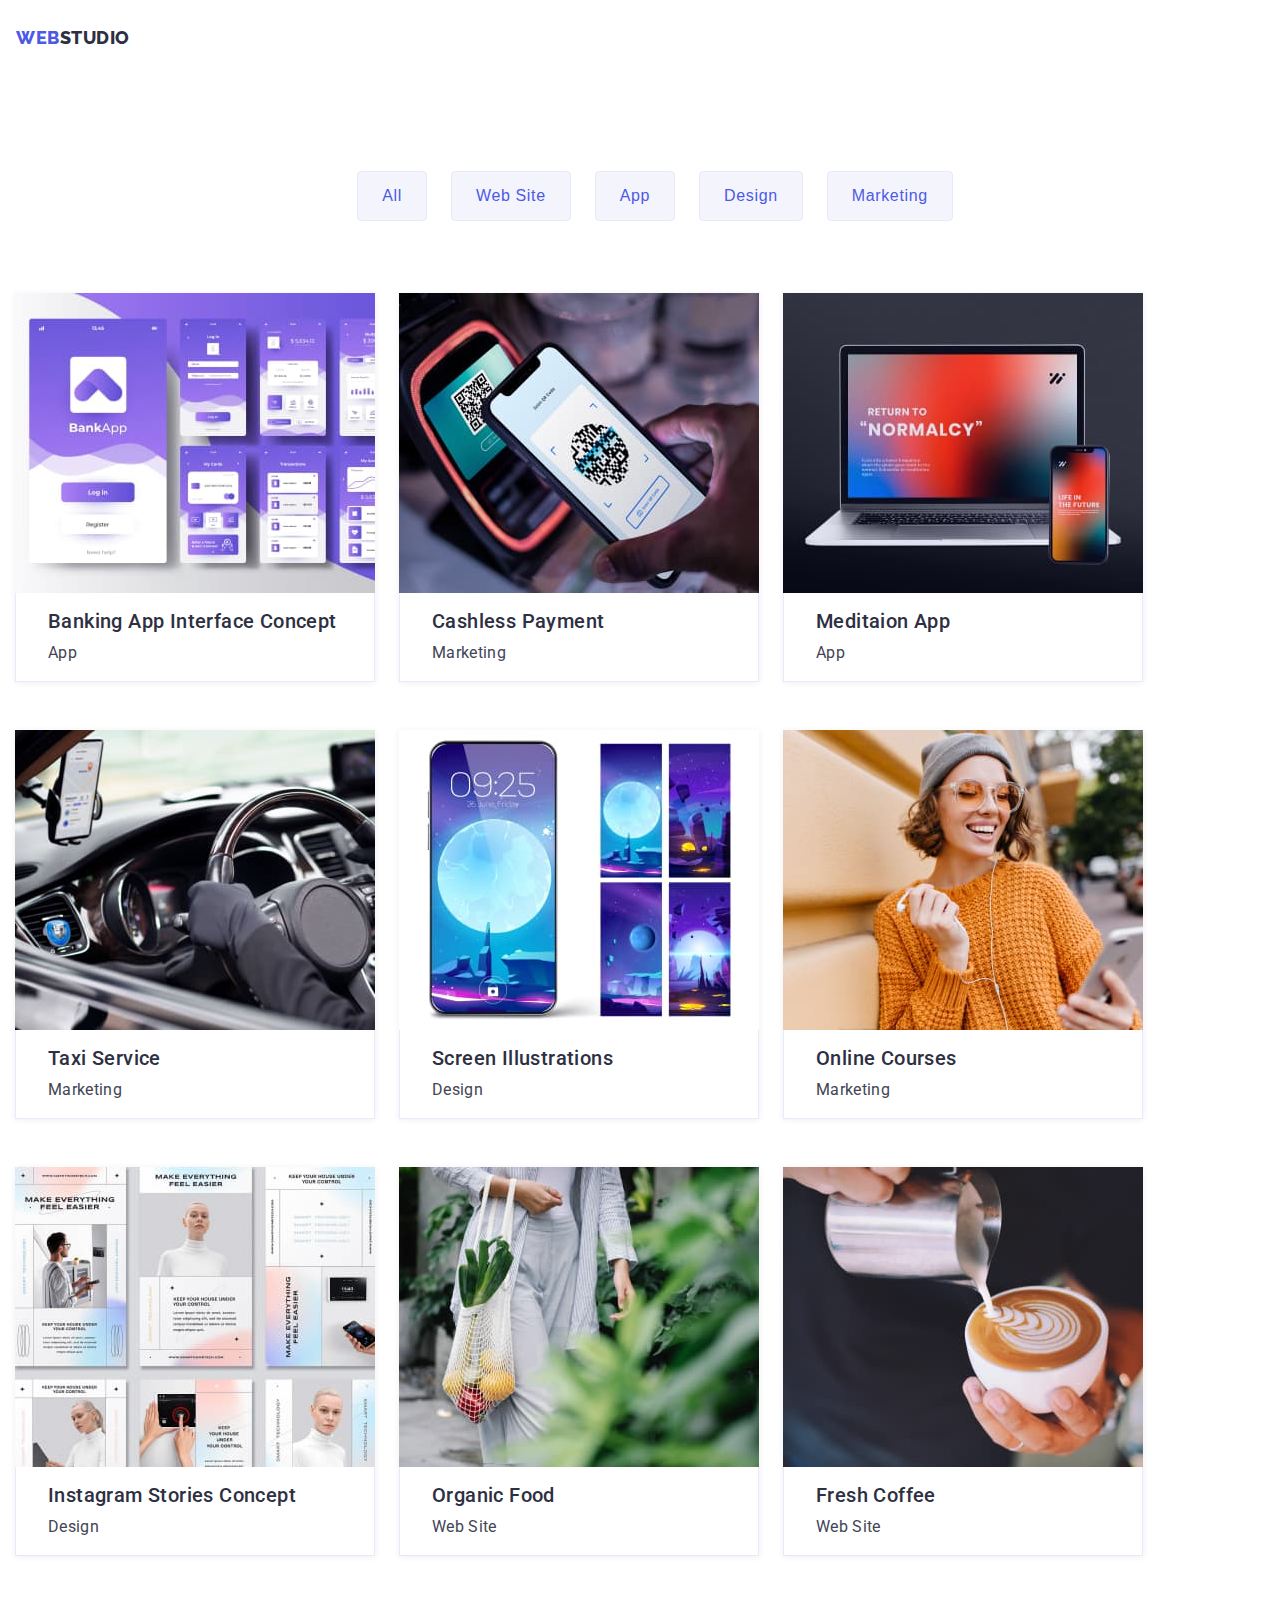
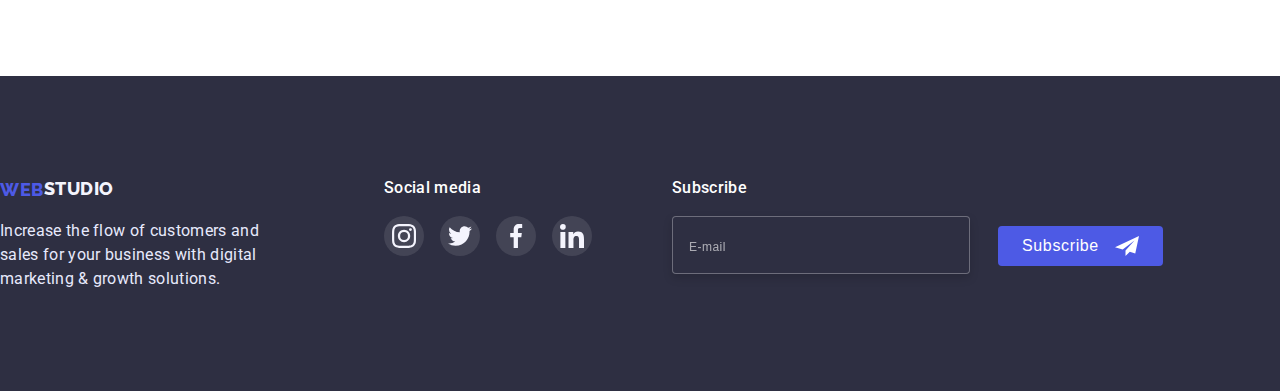
==== portfolio.html @ 272fabe0 "hm-7" ====
<!DOCTYPE html>
<html lang="en">
  <head>
    <meta charset="UTF-8" />
    <meta http-equiv="X-UA-Compatible" content="IE=edge" />
    <meta name="viewport" content="width=device-width, initial-scale=1.0" />
    <title>Portfolio</title>
    <link rel="preconnect" href="https://fonts.googleapis.com" />
    <link rel="preconnect" href="https://fonts.gstatic.com" crossorigin />
    <link
      href="https://fonts.googleapis.com/css2?family=Raleway:wght@800&family=Roboto:wght@400;500;700;900&display=swap"
      rel="stylesheet"
    />
    <link
      rel="stylesheet"
      href="https://cdnjs.cloudflare.com/ajax/libs/modern-normalize/1.1.0/modern-normalize.min.css"
      integrity="sha512-wpPYUAdjBVSE4KJnH1VR1HeZfpl1ub8YT/NKx4PuQ5NmX2tKuGu6U/JRp5y+Y8XG2tV+wKQpNHVUX03MfMFn9Q=="
      crossorigin="anonymous"
      referrerpolicy="no-referrer"
    />
    <link rel="stylesheet" href="./css/style.css" />
  </head>
  <body>
    <header class="page-header portfolio-header">
      <div class="container header-flex">
        <!-- navigation -->
        <nav class="navigation nav-flex">
          <a class="logo" href="./index.html"
            ><span class="web">WEB</span>STUDIO</a
          >
          <ul class="menu-list">
            <li class="menu-item">
              <a class="link" href="./index.html">Studio</a>
            </li>
            <li class="menu-item">
              <a class="link nav-linear current" href="./portfolio.html"
                >Portfolio</a
              >
            </li>
            <li class="menu-item">
              <a class="link" href="">Contacts</a>
            </li>
          </ul>
        </nav>
        <address class="contact">
          <ul class="contact-list">
            <li class="contact-item">
              <a class="contact-mail" href="mailto:info@devstudio.com"
                >info@devstudio.com</a
              >
            </li>
            <li class="contact-item">
              <a class="contact-tel" href="tel:+110001111111"
                >+11 (000) 111-11-11</a
              >
            </li>
          </ul>
        </address>
      </div>
    </header>
    <main>
      <section class="portfolio">
        <div class="container">
          <h2 class="portfolio-title">Portfolio</h2>
          <!-- buttons -->
          <ul class="nav-button-flex">
            <li class="nav-item">
              <button class="nav-button" type="button">All</button>
            </li>
            <li class="nav-item">
              <button class="nav-button" type="button">Web Site</button>
            </li>
            <li class="nav-item">
              <button class="nav-button" type="button">App</button>
            </li>
            <li class="nav-item">
              <button class="nav-button" type="button">Design</button>
            </li>
            <li class="nav-item">
              <button class="nav-button" type="button">Marketing</button>
            </li>
          </ul>

          <ul class="project-card">
            <li class="card-item">
              <a class="card-link" href="">
                <div class="card-cover-wrap">
                  <img
                    class="card-img"
                    src="./images/bankApp.jpg"
                    alt="BankingApp"
                    width="360"
                    height="300"
                  />
                  <p class="card-cover-text">
                    14 Stylish and User-Friendly App Design Concepts · Task
                    Manager App · Calorie Tracker App · Exotic Fruit Ecommerce
                    App · Cloud Storage App
                  </p>
                </div>
                <div class="card-content-portfolio">
                  <h3 class="card-title">Banking App Interface Concept</h3>
                  <p class="card-text">App</p>
                </div></a
              >
            </li>
            <li class="card-item">
              <a class="card-link" href=""
                ><div class="card-cover-wrap">
                  <img
                    class="card-img"
                    src="./images/cashlesspayment.jpg"
                    alt="CashlessPayment"
                    width="360"
                    height="300"
                  />
                  <p class="card-cover-text">
                    14 Stylish and User-Friendly App Design Concepts · Task
                    Manager App · Calorie Tracker App · Exotic Fruit Ecommerce
                    App · Cloud Storage App
                  </p>
                </div>
                <div class="card-content-portfolio">
                  <h3 class="card-title">Cashless Payment</h3>
                  <p class="card-text">Marketing</p>
                </div></a
              >
            </li>
            <li class="card-item">
              <a class="card-link" href=""
                ><div class="card-cover-wrap">
                  <img
                    class="card-img"
                    src="./images/meditaionapp.jpg"
                    alt="MeditaionApp"
                    width="360"
                    height="300"
                  />
                  <p class="card-cover-text">
                    14 Stylish and User-Friendly App Design Concepts · Task
                    Manager App · Calorie Tracker App · Exotic Fruit Ecommerce
                    App · Cloud Storage App
                  </p>
                </div>
                <div class="card-content-portfolio">
                  <h3 class="card-title">Meditaion App</h3>
                  <p class="card-text">App</p>
                </div></a
              >
            </li>
            <li class="card-item">
              <a class="card-link" href=""
                ><div class="card-cover-wrap">
                  <img
                    class="card-img"
                    src="./images/taxiservice.jpg"
                    alt="TaxiService"
                    width="360"
                    height="300"
                  />
                  <p class="card-cover-text">
                    14 Stylish and User-Friendly App Design Concepts · Task
                    Manager App · Calorie Tracker App · Exotic Fruit Ecommerce
                    App · Cloud Storage App
                  </p>
                </div>
                <div class="card-content-portfolio">
                  <h3 class="card-title">Taxi Service</h3>
                  <p class="card-text">Marketing</p>
                </div></a
              >
            </li>
            <li class="card-item">
              <a class="card-link" href=""
                ><div class="card-cover-wrap">
                  <img
                    class="card-img"
                    src="./images/screenillustrations.jpg"
                    alt="ScreenIllustrations"
                    width="360"
                    height="300"
                  />
                  <p class="card-cover-text">
                    14 Stylish and User-Friendly App Design Concepts · Task
                    Manager App · Calorie Tracker App · Exotic Fruit Ecommerce
                    App · Cloud Storage App
                  </p>
                </div>
                <div class="card-content-portfolio">
                  <h3 class="card-title">Screen Illustrations</h3>
                  <p class="card-text">Design</p>
                </div></a
              >
            </li>
            <li class="card-item">
              <a class="card-link" href=""
                ><div class="card-cover-wrap">
                  <img
                    class="card-img"
                    src="./images/onlinecourses.jpg"
                    alt="OnlineCourses"
                    width="360"
                    height="300"
                  />
                  <p class="card-cover-text">
                    14 Stylish and User-Friendly App Design Concepts · Task
                    Manager App · Calorie Tracker App · Exotic Fruit Ecommerce
                    App · Cloud Storage App
                  </p>
                </div>
                <div class="card-content-portfolio">
                  <h3 class="card-title">Online Courses</h3>
                  <p class="card-text">Marketing</p>
                </div></a
              >
            </li>
            <li class="card-item">
              <a class="card-link" href=""
                ><div class="card-cover-wrap">
                  <img
                    class="card-img"
                    src="./images/instagramstories.jpg"
                    alt="InstagramStoriesConcept"
                    width="360"
                    height="300"
                  />
                  <p class="card-cover-text">
                    14 Stylish and User-Friendly App Design Concepts · Task
                    Manager App · Calorie Tracker App · Exotic Fruit Ecommerce
                    App · Cloud Storage App
                  </p>
                </div>
                <div class="card-content-portfolio">
                  <h3 class="card-title">Instagram Stories Concept</h3>
                  <p class="card-text">Design</p>
                </div></a
              >
            </li>
            <li class="card-item">
              <a class="card-link" href=""
                ><div class="card-cover-wrap">
                  <img
                    class="card-img"
                    src="./images/organicfood.jpg"
                    alt="OrganicFood"
                    width="360"
                    height="300"
                  />
                  <p class="card-cover-text">
                    14 Stylish and User-Friendly App Design Concepts · Task
                    Manager App · Calorie Tracker App · Exotic Fruit Ecommerce
                    App · Cloud Storage App
                  </p>
                </div>
                <div class="card-content-portfolio">
                  <h3 class="card-title">Organic Food</h3>
                  <p class="card-text">Web Site</p>
                </div></a
              >
            </li>
            <li class="card-item">
              <a class="card-link" href=""
                ><div class="card-cover-wrap">
                  <img
                    class="card-img"
                    src="./images/freshcoffee.jpg"
                    alt="FreshCoffee"
                    width="360"
                    height="300"
                  />
                  <p class="card-cover-text">
                    14 Stylish and User-Friendly App Design Concepts · Task
                    Manager App · Calorie Tracker App · Exotic Fruit Ecommerce
                    App · Cloud Storage App
                  </p>
                </div>
                <div class="card-content-portfolio">
                  <h3 class="card-title">Fresh Coffee</h3>
                  <p class="card-text">Web Site</p>
                </div>
              </a>
            </li>
          </ul>
        </div>
      </section>
    </main>
    <footer>
      <section class="foot">
        <div class="container container-foot">
          <div class="foot-content">
            <a class="logo-foot" href="./index.html"
              ><span class="web">WEB</span>STUDIO</a
            >
            <p class="footer-text">
              Increase the flow of customers and sales for your business with
              digital marketing & growth solutions.
            </p>
          </div>
          <div class="foot-content-icon">
            <h2 class="footer-text-icon">Social media</h2>
            <ul class="footer-list">
              <li class="footer-item">
                <a class="footer-link" href="">
                  <svg class="footer-svg" width="24px" height="24px">
                    <use href="./images/sprite.svg#icon-instagram"></use>
                  </svg>
                </a>
              </li>
              <li class="footer-item">
                <a class="footer-link" href="">
                  <svg class="footer-svg" width="24px" height="24px">
                    <use href="./images/sprite.svg#icon-twitter"></use>
                  </svg>
                </a>
              </li>
              <li class="footer-item">
                <a class="footer-link" href="">
                  <svg class="footer-svg" width="24px" height="24px">
                    <use href="./images/sprite.svg#icon-facebook"></use>
                  </svg>
                </a>
              </li>
              <li class="footer-item">
                <a class="footer-link" href="">
                  <svg class="footer-svg" width="24px" height="24px">
                    <use href="./images/sprite.svg#icon-linkedin"></use>
                  </svg>
                </a>
              </li>
            </ul>
          </div>
          <div class="subscribe">
            <h2 class="subscribe-title">Subscribe</h2>
            <form class="subscribe-form">
              <label class="subscribe-label">
                <input
                  type="email"
                  name="user_email"
                  class="subscribe-input"
                  required
                  placeholder="E-mail"
                />
              </label>
              <button type="submit" class="subscribe-buttom">
                Subscribe
                <svg class="subscribe-buttom-icon" width="24px" height="24px">
                  <use href="./images/sprite.svg#icon-Frame"></use>
                </svg>
              </button>
            </form>
          </div>
        </div>
      </section>
    </footer>
  </body>
</html>
---- css/style.css ----
:root{
    --accent-color: #404BBF;
    --focus-color: #4D5AE5;
}

body {
    font-family: 'Roboto', sans-serif;
    color: #434455;
    margin: 0;
}
a{
    text-decoration: none;
}
ul{
margin-top: 0;
    margin-bottom: 0;
        padding-left: 0;
    list-style: none;
}
h1, h2, h3, h4, p{
 margin-top: 0;
 margin-bottom: 0;
}
img{
    display: block;
    width: 100%;
    /* max-width: 100%; */
    height: auto;
}
.container{
    width: 100%;
    /* max-width: 1200px; */
    padding-left: 15px;
    padding-right: 15px;
    /* margin: 0 auto; */
}
.section{
padding: 96px 0;
}
.hidden {
    position: absolute;
    width: 1px;
    height: 1px;
    margin: -1px;
    bottom: 0;
    padding: 0;
    white-space: nowrap;
    clip-path: inset(100%);
    clip: rect(0 0 0 0);
    overflow: hidden;
    /* opacity: 0;
    visibility: hidden;
    pointer-events: none; */
}
/* --------------------------- header  --------------------------- */
.header-flex {
    display: flex;
    align-items: center;
    padding: 24px 16px ;
}
.menu-list{
    display: none;
}
.contact{
    display: none;
}
.logo {

    font-family: 'Raleway', sans-serif;
    font-style: normal;
    font-weight: 800;
    font-size: 18px;
    line-height: 1.5;
    letter-spacing: 0.03em;
    color: #2E2F42;
}

.web {
    font-family: 'Raleway';
    font-style: normal;
    font-weight: 800;
    font-size: 18px;
    line-height: 1.5;
    letter-spacing: 0.03em;
    color: #4D5AE5;
}
.menu-open{

}
.menu-open-svg{
    display: flex;
    justify-content: center;
}

/* ================= navigation =================*/


/* ------------------ hero ------------------ */

.hero{
    /* max-width: 1440px; */
padding-top: 112px;
padding-bottom: 112px;
margin-left: auto;
margin-right: auto;
background-image: linear-gradient(rgba(46, 47, 66, 0.7), rgba(46, 47, 66, 0.7)), url(../images/mob-bg1x.jpg);
background-repeat: no-repeat;
background-position: center;
    background-size: cover;
}

.hero-title{
        font-style: normal;
        font-weight: 700;
        font-size: 30px;
        line-height: 0.9;
        text-align: center;
        letter-spacing: 0.02em;
        color: #FFFFFF;
        width: 280px;
     margin-bottom: 72px;
     margin-left: auto;
     margin-right: auto;
}
.hero-button{
    padding: 16px 32px;
        font-style: normal;
        font-weight: 500;
        font-size: 16px;
        line-height: 1.5;
        display: flex;
        align-items: center;
        letter-spacing: 0.04em;
        color: #FFFFFF;
        min-width: 169px;
            height: 56px;
        background-color: #4D5AE5;
        cursor: pointer;
        margin-left: auto;
        margin-right: auto;
        box-shadow: 0px 4px 4px rgba(0, 0, 0, 0.15);
            border-radius: 4px;
            border-width: 0;
            transition: 250ms cubic-bezier(0.4, 0, 0.2, 1);
}
.hero-button:hover, .hero-button:focus{
    background-color: var(--accent-color);
    color: #FFFFFF; 
}
/* ==================== hero ==================== */

/* ================= features =================*/
.features-icon{
    display: none;
}
.features-title{
    display: none;
}
.features-list{
    display: block;
}
.features-item{
   width: 100%;
}

.features-item .title{
    font-style: normal;
    font-weight: 700;
    font-size: 36px;
    line-height: 0.9;
    letter-spacing: 0.02em;
    text-align: center;
    color: #2E2F42;
    margin-bottom: 8px;
}
.features-text{
font-style: normal;
    font-weight: 500;
        font-size: 16px;
        line-height: 1.5;
        letter-spacing: 0.02em;
        color: #434455;
        margin-bottom: 72px;
        width: auto;
}

.mb0{
    margin-bottom: 0;
}



/* work */
.work{
    display: none;
}

/* team */
.team{
  background-color: #F4F4FD;;
}
.team-title{

        font-style: normal;
        font-weight: 700;
        font-size: 36px;
        line-height: 1.1;
        text-align: center;
        letter-spacing: 0.02em;
        text-transform: capitalize;
        color: #2E2F42;
       margin-bottom: 72px;
}

.name{
 margin-bottom: 8px;
        font-style: normal;
        font-weight: 500;
        font-size: 20px;
        line-height: 1.2;
        text-align: center;
        letter-spacing: 0.02em;
        color: #2E2F42;
       
       
}
.team-item .text{
font-weight: 400;
        font-size: 16px;
        line-height: 1.5;
        text-align: center;
        letter-spacing: 0.02em;
        color: #434455;
        margin-bottom: 8px;
}
.team-list{
    display: flex;
    flex-wrap: wrap;
    justify-content: center;
    gap: 24px;
}
.team-item{
box-shadow: 0px 1px 6px rgba(46, 47, 66, 0.08), 0px 1px 1px rgba(46, 47, 66, 0.16), 0px 2px 1px rgba(46, 47, 66, 0.08);
border-radius: 0px 0px 4px 4px;
}
.card-content{

    padding: 32px 0;
    background-color:#FFFFFF;
    border-radius: 0px 0px 4px 4px;
}
.card-content-list {
    display: flex;
    justify-content: center;
    gap: 24px;
}

.card-content-item {
    width: 40px;
    height: 40px;
    
}

.card-content-link {
    width: 100%;
    height: 100%;
    border-radius: 50%;
    background-color: #4D5AE5;
    display: flex;
        justify-content: center;
        align-items: center;
        transition: 250ms cubic-bezier(0.4, 0, 0.2, 1);
}
.features-svg{
    transition: 250ms cubic-bezier(0.4, 0, 0.2, 1);
}
.card-content-item :is(:hover, :focus){
    background-color:#404BBF;
}


/* ----------------- Customers ----------------- */

.customers{
    padding-top: 96px;
    padding-bottom: 96px;
}
.customers-title {
    font-style: normal;
        font-weight: 700;
        font-size: 36px;
        line-height: 1.1;
        text-align: center;
        letter-spacing: 0.02em;
        text-transform: capitalize;
        color: #2E2F42;
        margin-bottom: 72px;
}

.customers-list {
    display: flex;
    flex-wrap: wrap;
    justify-content: center;
        gap: 16px;
}

.customers-item {
    width: 190px;
    height: 88px;
}

.customers-link {
    display: flex;
    align-items: center;
    justify-content: center;
    width: 100%;
    height: 100%;
    border: 1px solid #8E8F99;
        border-radius: 5px;
transition: 250ms cubic-bezier(0.4, 0, 0.2, 1);
}
.customers-svg{
    fill: #8E8F99;
    transition: 250ms cubic-bezier(0.4, 0, 0.2, 1);
}
.customers-link:is(:hover, :focus) {
border-color: #404BBF;
}
.customers-link:is(:hover, :focus) .customers-svg{
    fill: #404BBF;
}

/* ================= Customers ================= */


/* ======================== footer ========================*/
.logo-foot{
    font-family: 'Raleway', sans-serif;
        font-style: normal;
        font-weight: 800;
        font-size: 18px;
        line-height: 1.15;
        display: flex;
        align-items: center;
        letter-spacing: 0.03em;
        text-transform: uppercase;
        color: #F4F4FD;
        text-decoration: none;
        margin-bottom: 16px;
        transition: 250ms cubic-bezier(0.4, 0, 0.2, 1);
}
.logo-foot:hover,
.logo-foot:focus {
    color: var(--accent-color)}
.footer-text{
font-style: normal;
    font-weight: 400;
    font-size: 16px;
    line-height: 1.5;
    letter-spacing: 0.02em;
    color: #E7E9FC;
}

.foot{
    background: #2E2F42;
}
.foot-content{
max-width: 264px;
}
.footer-text-icon{
    font-style: normal;
        font-weight: 500;
        font-size: 16px;
        line-height: 1.5;
        letter-spacing: 0.02em;
        color: #FFFFFF;
        margin-bottom: 16px;
}
.container-foot{
    display: flex;
    padding: 100px 0;
}

.foot-content-icon{
    margin-left: 120px;
}

.footer-list {
    display: flex;
        justify-content: center;
        gap: 16px;
        
}

.footer-item {
width: 40px;
    height: 40px;
   
}

.footer-link {
    width: 100%;
        height: 100%;
        border-radius: 50%;
        background-color: rgba(255, 255, 255, 0.1);
        display: flex;
        justify-content: center;
        align-items: center;
    transition: 250ms cubic-bezier(0.4, 0, 0.2, 1);
}
.footer-svg{
    transition: 250ms cubic-bezier(0.4, 0, 0.2, 1);
}
.footer-item :is(:hover, :focus){

    background-color: #31D0AA;
}

.subscribe{
    margin-left: 80px;
}

.subscribe-title{
    font-style: normal;
        font-weight: 500;
        font-size: 16px;
        line-height: 1.5;
        letter-spacing: 0.02em;
        color: #FFFFFF;
        margin-bottom: 16px;
}

.subscribe-input{
    font-style: normal;
        font-weight: 400;
        font-size: 18px;
        line-height: 1.5;
        letter-spacing: 0.04em;
        color: #FFFFFF;
      padding: 8px 16px;
    width: 264px;
    height: 40px;
    border: 1px solid rgba(255, 255, 255, 0.3);
        filter: drop-shadow(0px 4px 4px rgba(0, 0, 0, 0.15));
        border-radius: 4px;
        background: #2E2F42;
        transition: 250ms cubic-bezier(0.4, 0, 0.2, 1);

}

.subscribe-input:focus {
    outline: none;
    border-color: var(--focus-color);
}
.subscribe-input::placeholder{
    font-style: normal;
        font-weight: 400;
        font-size: 12px;
        line-height: 1.5;
        letter-spacing: 0.04em;
        color: rgba(255, 255, 255, 0.6);
}

.subscribe-buttom{
    position: relative;
    padding: 8px 64px 8px 24px;
    gap: 16px;
    background: #4D5AE5;
        border-radius: 4px;
        font-style: normal;
            font-weight: 500;
            font-size: 16px;
            line-height: 1.5;
            letter-spacing: 0.04em;
            color: #FFFFFF;
            margin-left: 24px;
            border: none;
            cursor: pointer;
            transition: 250ms cubic-bezier(0.4, 0, 0.2, 1);
}

.subscribe-buttom-icon{
    position: absolute;
    top: 8px;
    right: 24px;
    fill: #FFFFFF;
}

.subscribe-buttom:hover,
.subscribe-buttom:focus {
    background-color: var(--accent-color);
    color: #FFFFFF;
    outline: none;
}




/* ======================== footer ========================*/

/* ============================= Portfolio ============================= */
.portfolio-header{
    margin-bottom: 96px;
}
.portfolio{
    margin-bottom: 120px;
}
.portfolio-title{
    display: none;
}
/* navigation */
.nav-button-flex{
    display: flex;
    justify-content: center;
    align-items: center;}
        .nav-item {
            margin-bottom: 72px;
        }
   .nav-item:not(:last-child){
        margin-right: 24px;
    }
.nav-button{
    padding: 12px 24px;
    font-style: normal;
        font-weight: 500;
        font-size: 16px;
        line-height: 1.5;
        text-align: center;
        letter-spacing: 0.04em;
        color: #4D5AE5;
        background: #F4F4FD;
        cursor: pointer;
        border: 1px solid #E7E9FC;
            border-radius: 4px;
            transition: 250ms cubic-bezier(0.4, 0, 0.2, 1);
}
.nav-button:hover, .nav-button:focus{
    background-color: var(--accent-color)
    
}
.nav-button:hover,
.nav-button:focus
{
box-shadow: 0px 3px 1px rgba(0, 0, 0, 0.1),
0px 2px 1px rgba(0, 0, 0, 0.08),
0px 2px 2px rgba(0, 0, 0, 0.12);
}
        .nav-button:hover,
        .nav-button:focus{
color: #FFFFFF;
}

        
/* ==================== project-card ====================*/

.project-card{
    display: flex;
    flex-wrap: wrap;
    column-gap: 24px;
    row-gap: 48px;
}

.card-link{
    display: block;
    box-shadow: 0px 1px 6px rgba(46 47 66 / 8%);
}
.card-link:hover,
.card-link:focus{
box-shadow: 0px 1px 6px rgba(46, 47, 66, 0.08),
        0px 1px 1px rgba(46, 47, 66, 0.16),
        0px 2px 1px rgba(46, 47, 66, 0.08);
}
.card-title{
    font-style: normal;
        font-weight: 500;
        font-size: 20px;
        line-height: 1.2;
        letter-spacing: 0.02em;
        color: #2E2F42;
        margin-bottom: 8px;
}
.card-text{
        font-size: 16px;
        line-height: 1.5;
        letter-spacing: 0.02em;
        color: #434455;
}
.card-content-portfolio{
    padding: 16px 32px;
    border-right: 1px solid #E7E9FC;
    border-bottom: 1px solid #E7E9FC;
    border-left: 1px solid #E7E9FC;
}

.card-cover-wrap{
    position: relative;
    overflow: hidden;
}

.card-cover-text{
    position: absolute;
        top: 0;
        left: 0;
        transform: translateY(100%);
        transition: 250ms cubic-bezier(0.4, 0, 0.2, 1);
        overflow: auto;
    background-color: #4D5AE5;
    font-family: 'Roboto';
    font-style: normal;
    font-weight: 400;
    font-size: 16px;
    line-height: 1.5;
    letter-spacing: 0.02em;
    color: #F4F4FD;
    padding: 40px 32px;
    height: 100%


}

.card-link:hover .card-cover-text,
.card-link:focus .card-cover-text{
    transform: translateY(0);
}
/* ============================= /Portfolio ============================= */
/* Modal */

/*================== backdrop ==================*/
.backdrop{
    position: fixed;
    top: 0;
    width: 100%;
    height: 100%;
    background-color:  rgba(46, 47, 66, 0.4);
    transition: opacity 300ms linear, visibility 300ms linear;
}
.backdrop.is-hidden{
    opacity: 0;
    visibility: hidden;
    pointer-events: none;
}
.modal{
    position: absolute;
    top: 50%;
    left: 50%;
    padding: 72px 24px 24px;
    transform: translate(-50%, -50%) scale(1);
        width: 408px;
        min-height: 576px;
        background: #FCFCFC;
        box-shadow: 0px 1px 1px rgba(0, 0, 0, 0.14), 0px 1px 3px rgba(0, 0, 0, 0.12), 0px 2px 1px rgba(0, 0, 0, 0.2);
        border-radius: 4px;
        transition:transform 300ms linear;
}
.backdrop.is-hidden. .modal{
    transform: translate(-50%, -50%) scale(0);
}
.modal-button{
    position: absolute;
    top: 24px;
    right: 24px;
    width: 24px;
    height: 24px;
    background-color: #E7E9FC;
    border: 1px solid rgba(0, 0, 0, 0.1);
    border-radius: 50%;
    display: flex;
    justify-content: center;
    align-items: center;
    cursor: pointer;
    transition: 250ms cubic-bezier(0.4, 0, 0.2, 1);
}
.modal-button-icon{
    fill: #2E2F42;
    transition: 250ms cubic-bezier(0.4, 0, 0.2, 1);
}
.modal-button:is(:hover, :focus){
    background-color: #404BBF;
}
.modal-button:is(:hover, :focus) .modal-button-icon{
    fill: #FFFFFF;
}
/*================== backdrop ==================*/


/*-------------- Modal-form --------------*/
.modal-form{
    display: flex;
    flex-direction: column;
}

.modal-form-text {
        font-style: normal;
        font-weight: 500;
        font-size: 16px;
        line-height: 1.5;
        text-align: center;
        letter-spacing: 0.02em;
        color: #2E2F42;
        margin-bottom: 16px;
}

.modal-form-field {
    /* margin-bottom: 16px; */
}

.modal-form-input-desc {
    display: block;
        font-style: normal;
        font-weight: 400;
        font-size: 12px;
        line-height: 0.9;
        letter-spacing: 0.04em;
        color: #8E8F99;
        margin-bottom: 4px;
}

.modal-form-input {
    font-style: normal;
        font-weight: 400;
        font-size: 18px;
        line-height: 1.5;
        letter-spacing: 0.04em;
        color:#000000;
    width: 100%;
    height: 40px;
    border: 1px solid rgba(33, 33, 33, 0.2);
        border-radius: 4px;
        padding-left: 38px;
        transition: 250ms cubic-bezier(0.4, 0, 0.2, 1);
}
.modal-form-input:focus {
    outline: none;
border-color: var(--focus-color);
}

.modal-form-input:focus + .modal-form-input-icon{
fill:  var(--focus-color);
}

.modal-form-input-wrapper{
    display: block;
    position: relative;
    margin-bottom: 8px;
}

.modal-form-input-icon {
    position: absolute;
    top: 50%;
    left: 16px;
    transform: translateY(-50%);
    transition: 250ms cubic-bezier(0.4, 0, 0.2, 1);
}

.modal-form-comment{
    font-style: normal;
        font-weight: 400;
        font-size: 12px;
        line-height: 0.9;
        letter-spacing: 0.04em;
        color: rgba(117, 117, 117, 0.5);
resize: none;
width: 100%;
height: 120px;
border: 1px solid rgba(33, 33, 33, 0.2);
border-radius: 4px;
padding: 8px 16px;
margin-bottom: 16px;
transition: 250ms cubic-bezier(0.4, 0, 0.2, 1);
}

.modal-form-comment:focus{
    outline: none;
        border-color: var(--focus-color);
}
.modal-form-check-desc{
    display: flex;
    justify-content: center;
    align-items: center;
    font-style: normal;
        font-weight: 400;
        font-size: 12px;
        line-height: 0.9;
        letter-spacing: 0.04em;
        color: #757575;
        margin-bottom: 24px;
}

.modal-form-check-link{
    font-style: normal;
        font-weight: 400;
        font-size: 12px;
        line-height: 0.9;
        letter-spacing: 0.04em;
        color: #4D5AE5;
        text-decoration: underline;
        transition: 250ms cubic-bezier(0.4, 0, 0.2, 1);
}

.modal-form-check-link:focus{
    outline-color: var(--focus-color);
}

.modal-form-check-desc span{
    display: flex;
        justify-content: center;
        align-items: center;
    width: 16px;
        height: 16px;
        border: 1.25px solid #2E2F42;
        border-radius: 2px;
        margin-right: 8px;
        cursor: pointer;
        fill: transparent;
}


.modal-form-check:checked+.modal-form-check-desc span{
    background-color: #404BBF;
        border: none;
        fill: #F4F4FD;
    
}

.modal-form-submit{
    font-style: normal;
        font-weight: 500;
        font-size: 16px;
        line-height: 1.5;
        letter-spacing: 0.04em;
        color: #FFFFFF;
        cursor: pointer;

            padding: 16px 32px;
            width: 169px;
            height: 56px;
            background: #4D5AE5;
            box-shadow: 0px 4px 4px rgba(0, 0, 0, 0.15);
            border-radius: 4px;
            border: none;
            margin:0 auto;
            transition: 250ms cubic-bezier(0.4, 0, 0.2, 1);
}

.modal-form-submit:hover,
.modal-form-submit:focus {
    background-color: var(--accent-color);
    color: #FFFFFF;
    outline: none;
}




/* .modal-form-check-desc::before{
content: '';
 width: 16px;
 height: 16px;
    border: 1.25px solid #2E2F42;
    border-radius: 2px;
    margin-right: 8px;
}

.modal-form-check:checked + .modal-form-check-desc::before{
    background-color: #404BBF;
    border: none;
    background-image: url(../images/Check.svg);
    background-repeat: no-repeat;
    background-position: center;
}
.modal-form-check:focus+ .modal-form-check-desc::before{
    border-color: var(--focus-color);
    }; */


/*============== Modal-form ==============*/
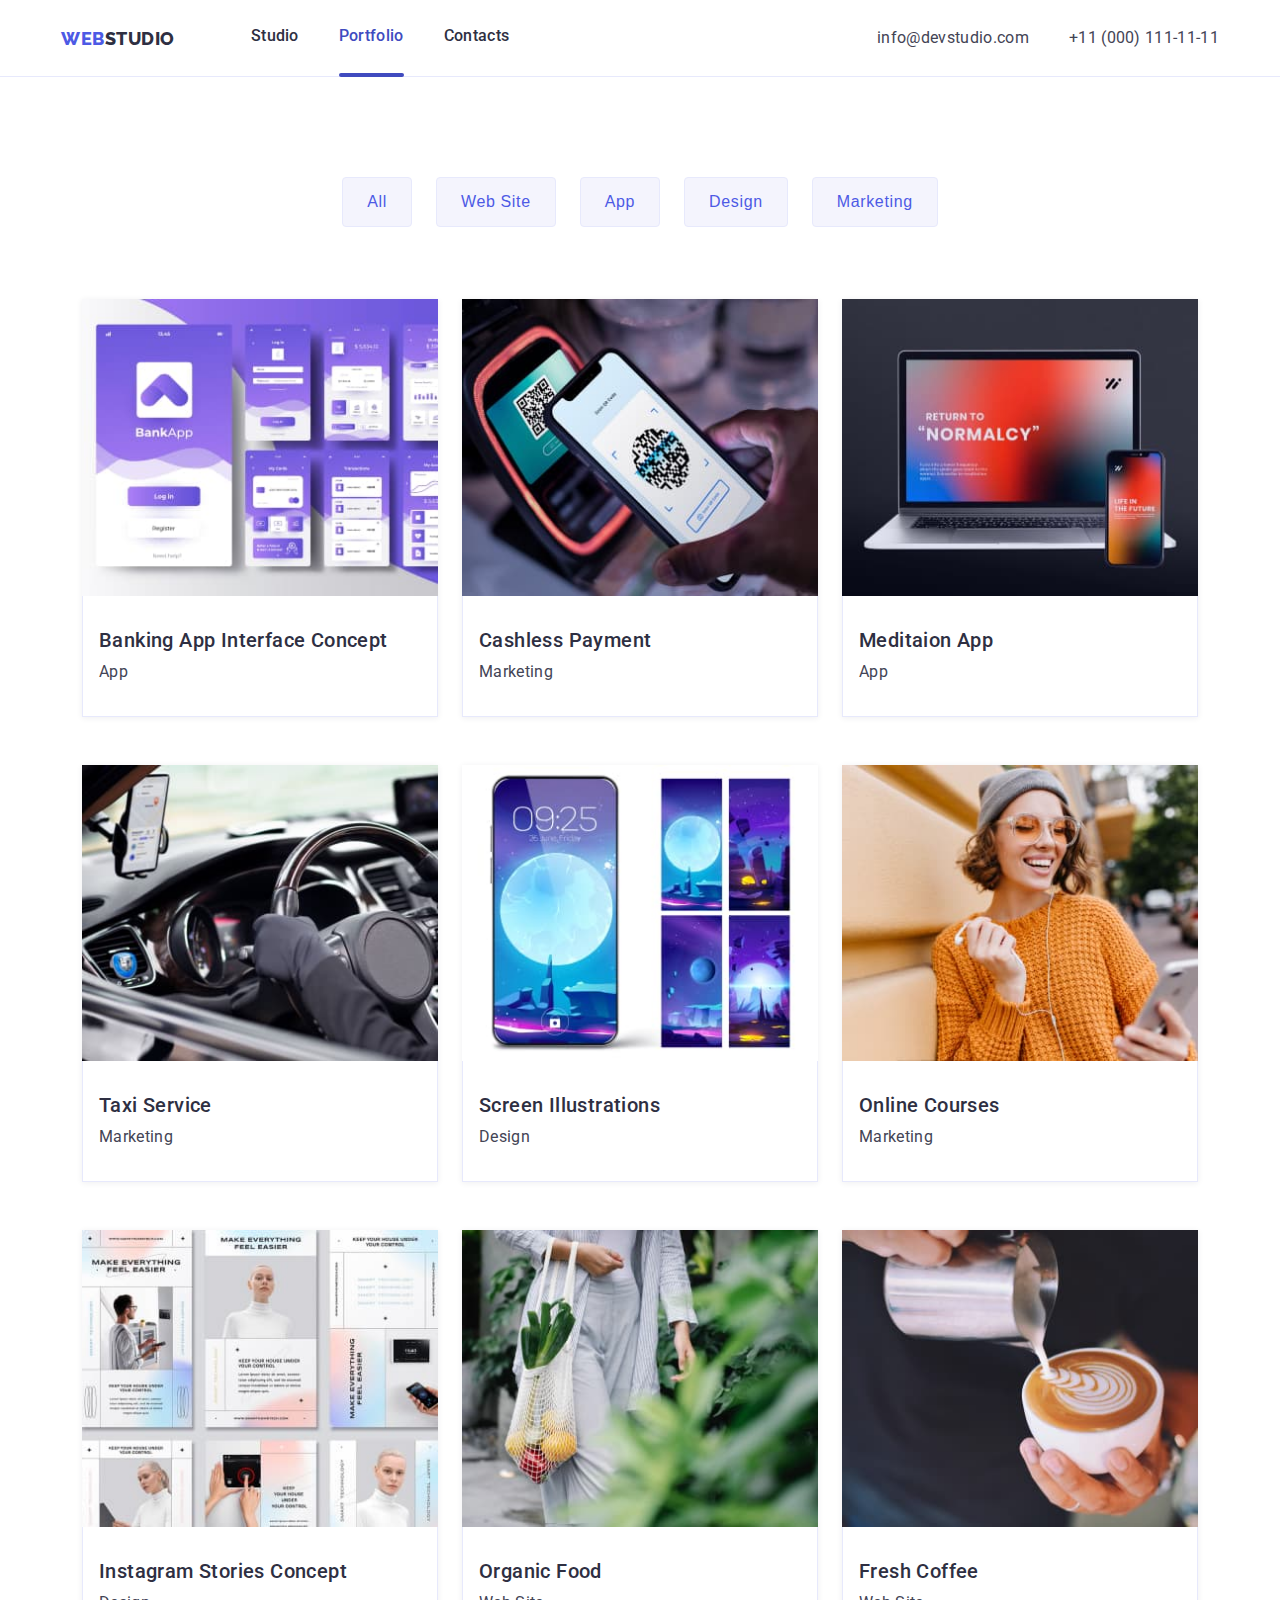
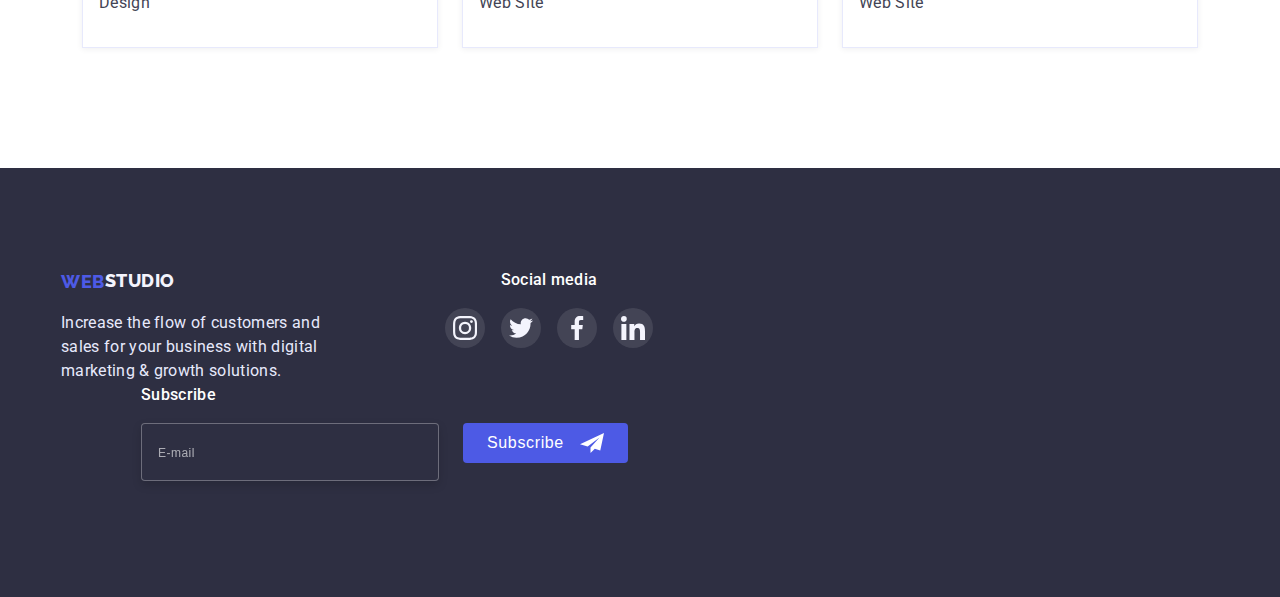
==== commit 9776ce17: "hm7-2" ====
--- a/portfolio.html
+++ b/portfolio.html
@@ -19,11 +19,13 @@
       referrerpolicy="no-referrer"
     />
     <link rel="stylesheet" href="./css/style.css" />
+    <link rel="stylesheet" href="./css/mobil.css" />
+    <link rel="stylesheet" href="./css/tablet.css" />
+    <link rel="stylesheet" href="./css/desktop.css" />
   </head>
   <body>
-    <header class="page-header portfolio-header">
+    <header class="page-header">
       <div class="container header-flex">
-        <!-- navigation -->
         <nav class="navigation nav-flex">
           <a class="logo" href="./index.html"
             ><span class="web">WEB</span>STUDIO</a
@@ -56,6 +58,78 @@
             </li>
           </ul>
         </address>
+        <button type="button" class="menu-open js-open-menu">
+          <svg class="menu-open-svg" width="32px" height="22px">
+            <use href="./images/sprite.svg#hamburger"></use>
+          </svg>
+        </button>
+      </div>
+      <div class="mob-menu js-menu-container">
+        <div class="container mob-menu-container">
+          <button type="button" class="button-menu-close js-close-menu">
+            <svg class="button-menu-close-icon" width="8px" height="8px">
+              <use href="./images/sprite.svg#icon-Vector"></use>
+            </svg>
+          </button>
+
+          <ul class="mob-menu-list">
+            <li class="mob-menu-item">
+              <a class="mob-link" href="./index.html">Studio</a>
+            </li>
+            <li class="mob-menu-item">
+              <a class="mob-link current-mob" href="./portfolio.html"
+                >Portfolio</a
+              >
+            </li>
+            <li class="mob-menu-item">
+              <a class="mob-link" href="">Contacts</a>
+            </li>
+          </ul>
+
+          <ul class="mob-contact-list">
+            <li class="mob-contact-item">
+              <a class="mob-contact-tel" href="tel:+110001111111"
+                >+11 (000) 111-11-11</a
+              >
+            </li>
+            <li class="mob-contact-item">
+              <a class="mob-contact-mail" href="mailto:info@devstudio.com"
+                >info@devstudio.com</a
+              >
+            </li>
+          </ul>
+
+          <ul class="mob-content-list">
+            <li class="mob-content-item">
+              <a class="mob-content-link" href="">
+                <svg class="mob-svg" width="24px" height="24px">
+                  <use href="./images/sprite.svg#icon-instagram"></use>
+                </svg>
+              </a>
+            </li>
+            <li class="mob-content-item">
+              <a class="mob-content-link" href="">
+                <svg class="mob-svg" width="24px" height="24px">
+                  <use href="./images/sprite.svg#icon-twitter"></use>
+                </svg>
+              </a>
+            </li>
+            <li class="mob-content-item">
+              <a class="mob-content-link" href="">
+                <svg class="mob-svg" width="24px" height="24px">
+                  <use href="./images/sprite.svg#icon-facebook"></use>
+                </svg>
+              </a>
+            </li>
+            <li class="mob-content-item">
+              <a class="mob-content-link" href="">
+                <svg class="mob-svg" width="24px" height="24px">
+                  <use href="./images/sprite.svg#icon-linkedin"></use>
+                </svg>
+              </a>
+            </li>
+          </ul>
+        </div>
       </div>
     </header>
     <main>
@@ -85,13 +159,29 @@
             <li class="card-item">
               <a class="card-link" href="">
                 <div class="card-cover-wrap">
-                  <img
-                    class="card-img"
-                    src="./images/bankApp.jpg"
-                    alt="BankingApp"
-                    width="360"
-                    height="300"
-                  />
+                  <picture>
+                    <source
+                      srcset="
+                        ./images/bankApp.jpg    1x,
+                        ./images/bankApp-2x.jpg 2x
+                      "
+                      media="(min-width: 1200px)"
+                    />
+                    <source
+                      srcset="./images/1-tab.jpg 1x, ./images/1-tab-2x.jpg 2x"
+                      media="(min-width: 768px)"
+                    />
+                    <source
+                      srcset="./images/1-mob.jpg 1x, ./images/1-mob-2x.jpg 2x"
+                      media="(max-width: 767px)"
+                    />
+                    <img
+                      class="card-img"
+                      src="./images/bankApp.jpg"
+                      alt="BankingApp"
+                    />
+                  </picture>
+
                   <p class="card-cover-text">
                     14 Stylish and User-Friendly App Design Concepts · Task
                     Manager App · Calorie Tracker App · Exotic Fruit Ecommerce
@@ -107,13 +197,29 @@
             <li class="card-item">
               <a class="card-link" href=""
                 ><div class="card-cover-wrap">
-                  <img
-                    class="card-img"
-                    src="./images/cashlesspayment.jpg"
-                    alt="CashlessPayment"
-                    width="360"
-                    height="300"
-                  />
+                  <picture>
+                    <source
+                      srcset="
+                        ./images/cashlesspayment.jpg    1x,
+                        ./images/cashlesspayment-2x.jpg 2x
+                      "
+                      media="(min-width: 1200px)"
+                    />
+                    <source
+                      srcset="./images/2-tab.jpg 1x, ./images/2-tab-2x.jpg 2x"
+                      media="(min-width: 768px)"
+                    />
+                    <source
+                      srcset="./images/2-mob.jpg 1x, ./images/2-mob-2x.jpg 2x"
+                      media="(max-width: 767px)"
+                    />
+                    <img
+                      class="card-img"
+                      src="./images/cashlesspayment.jpg"
+                      alt="CashlessPayment"
+                    />
+                  </picture>
+
                   <p class="card-cover-text">
                     14 Stylish and User-Friendly App Design Concepts · Task
                     Manager App · Calorie Tracker App · Exotic Fruit Ecommerce
@@ -129,13 +235,29 @@
             <li class="card-item">
               <a class="card-link" href=""
                 ><div class="card-cover-wrap">
-                  <img
-                    class="card-img"
-                    src="./images/meditaionapp.jpg"
-                    alt="MeditaionApp"
-                    width="360"
-                    height="300"
-                  />
+                  <picture>
+                    <source
+                      srcset="
+                        ./images/meditaionapp.jpg    1x,
+                        ./images/meditaionapp-2x.jpg 2x
+                      "
+                      media="(min-width: 1200px)"
+                    />
+                    <source
+                      srcset="./images/3-tab.jpg 1x, ./images/3-tab-2x.jpg 2x"
+                      media="(min-width: 768px)"
+                    />
+                    <source
+                      srcset="./images/3-mob.jpg 1x, ./images/3-mob-2x.jpg 2x"
+                      media="(max-width: 767px)"
+                    />
+                    <img
+                      class="card-img"
+                      src="./images/meditaionapp.jpg"
+                      alt="MeditaionApp"
+                    />
+                  </picture>
+
                   <p class="card-cover-text">
                     14 Stylish and User-Friendly App Design Concepts · Task
                     Manager App · Calorie Tracker App · Exotic Fruit Ecommerce
@@ -151,13 +273,29 @@
             <li class="card-item">
               <a class="card-link" href=""
                 ><div class="card-cover-wrap">
-                  <img
-                    class="card-img"
-                    src="./images/taxiservice.jpg"
-                    alt="TaxiService"
-                    width="360"
-                    height="300"
-                  />
+                  <picture>
+                    <source
+                      srcset="
+                        ./images/taxiservice.jpg    1x,
+                        ./images/taxiservice-2x.jpg 2x
+                      "
+                      media="(min-width: 1200px)"
+                    />
+                    <source
+                      srcset="./images/4-tab.jpg 1x, ./images/4-tab-2x.jpg 2x"
+                      media="(min-width: 768px)"
+                    />
+                    <source
+                      srcset="./images/4-mob.jpg 1x, ./images/4-mob-2x.jpg 2x"
+                      media="(max-width: 767px)"
+                    />
+                    <img
+                      class="card-img"
+                      src="./images/taxiservice.jpg"
+                      alt="TaxiService"
+                    />
+                  </picture>
+
                   <p class="card-cover-text">
                     14 Stylish and User-Friendly App Design Concepts · Task
                     Manager App · Calorie Tracker App · Exotic Fruit Ecommerce
@@ -173,13 +311,29 @@
             <li class="card-item">
               <a class="card-link" href=""
                 ><div class="card-cover-wrap">
-                  <img
-                    class="card-img"
-                    src="./images/screenillustrations.jpg"
-                    alt="ScreenIllustrations"
-                    width="360"
-                    height="300"
-                  />
+                  <picture>
+                    <source
+                      srcset="
+                        ./images/screenillustrations.jpg    1x,
+                        ./images/screenillustrations-2x.jpg 2x
+                      "
+                      media="(min-width: 1200px)"
+                    />
+                    <source
+                      srcset="./images/5-tab.jpg 1x, ./images/5-tab-2x.jpg 2x"
+                      media="(min-width: 768px)"
+                    />
+                    <source
+                      srcset="./images/5-mob.jpg 1x, ./images/5-mob-2x.jpg 2x"
+                      media="(max-width: 767px)"
+                    />
+                    <img
+                      class="card-img"
+                      src="./images/screenillustrations.jpg"
+                      alt="ScreenIllustrations"
+                    />
+                  </picture>
+
                   <p class="card-cover-text">
                     14 Stylish and User-Friendly App Design Concepts · Task
                     Manager App · Calorie Tracker App · Exotic Fruit Ecommerce
@@ -195,13 +349,29 @@
             <li class="card-item">
               <a class="card-link" href=""
                 ><div class="card-cover-wrap">
-                  <img
-                    class="card-img"
-                    src="./images/onlinecourses.jpg"
-                    alt="OnlineCourses"
-                    width="360"
-                    height="300"
-                  />
+                  <picture>
+                    <source
+                      srcset="
+                        ./images/onlinecourses.jpg    1x,
+                        ./images/onlinecourses-2x.jpg 2x
+                      "
+                      media="(min-width: 1200px)"
+                    />
+                    <source
+                      srcset="./images/6-tab.jpg 1x, ./images/6-tab-2x.jpg 2x"
+                      media="(min-width: 768px)"
+                    />
+                    <source
+                      srcset="./images/6-mob.jpg 1x, ./images/6-mob-2x.jpg 2x"
+                      media="(max-width: 767px)"
+                    />
+                    <img
+                      class="card-img"
+                      src="./images/onlinecourses.jpg"
+                      alt="OnlineCourses"
+                    />
+                  </picture>
+
                   <p class="card-cover-text">
                     14 Stylish and User-Friendly App Design Concepts · Task
                     Manager App · Calorie Tracker App · Exotic Fruit Ecommerce
@@ -217,13 +387,29 @@
             <li class="card-item">
               <a class="card-link" href=""
                 ><div class="card-cover-wrap">
-                  <img
-                    class="card-img"
-                    src="./images/instagramstories.jpg"
-                    alt="InstagramStoriesConcept"
-                    width="360"
-                    height="300"
-                  />
+                  <picture>
+                    <source
+                      srcset="
+                        ./images/instagramstories.jpg    1x,
+                        ./images/instagramstories-2x.jpg 2x
+                      "
+                      media="(min-width: 1200px)"
+                    />
+                    <source
+                      srcset="./images/7-tab.jpg 1x, ./images/7-tab-2x.jpg 2x"
+                      media="(min-width: 768px)"
+                    />
+                    <source
+                      srcset="./images/7-mob.jpg 1x, ./images/7-mob-2x.jpg 2x"
+                      media="(max-width: 767px)"
+                    />
+                    <img
+                      class="card-img"
+                      src="./images/instagramstories.jpg"
+                      alt="InstagramStoriesConcept"
+                    />
+                  </picture>
+
                   <p class="card-cover-text">
                     14 Stylish and User-Friendly App Design Concepts · Task
                     Manager App · Calorie Tracker App · Exotic Fruit Ecommerce
@@ -239,13 +425,29 @@
             <li class="card-item">
               <a class="card-link" href=""
                 ><div class="card-cover-wrap">
-                  <img
-                    class="card-img"
-                    src="./images/organicfood.jpg"
-                    alt="OrganicFood"
-                    width="360"
-                    height="300"
-                  />
+                  <picture>
+                    <source
+                      srcset="
+                        ./images/organicfood.jpg    1x,
+                        ./images/organicfood-2x.jpg 2x
+                      "
+                      media="(min-width: 1200px)"
+                    />
+                    <source
+                      srcset="./images/8-tab.jpg 1x, ./images/8-tab-2x.jpg 2x"
+                      media="(min-width: 768px)"
+                    />
+                    <source
+                      srcset="./images/8-mob.jpg 1x, ./images/8-mob-2x.jpg 2x"
+                      media="(max-width: 767px)"
+                    />
+                    <img
+                      class="card-img"
+                      src="./images/organicfood.jpg"
+                      alt="OrganicFood"
+                    />
+                  </picture>
+
                   <p class="card-cover-text">
                     14 Stylish and User-Friendly App Design Concepts · Task
                     Manager App · Calorie Tracker App · Exotic Fruit Ecommerce
@@ -261,13 +463,29 @@
             <li class="card-item">
               <a class="card-link" href=""
                 ><div class="card-cover-wrap">
-                  <img
-                    class="card-img"
-                    src="./images/freshcoffee.jpg"
-                    alt="FreshCoffee"
-                    width="360"
-                    height="300"
-                  />
+                  <picture>
+                    <source
+                      srcset="
+                        ./images/freshcoffee.jpg    1x,
+                        ./images/freshcoffee-2x.jpg 2x
+                      "
+                      media="(min-width: 1200px)"
+                    />
+                    <source
+                      srcset="./images/9-tab.jpg 1x, ./images/9-tab-2x.jpg 2x"
+                      media="(min-width: 768px)"
+                    />
+                    <source
+                      srcset="./images/9-mob.jpg 1x, ./images/9-mob-2x.jpg 2x"
+                      media="(max-width: 767px)"
+                    />
+                    <img
+                      class="card-img"
+                      src="./images/freshcoffee.jpg"
+                      alt="FreshCoffee"
+                    />
+                  </picture>
+
                   <p class="card-cover-text">
                     14 Stylish and User-Friendly App Design Concepts · Task
                     Manager App · Calorie Tracker App · Exotic Fruit Ecommerce
@@ -341,16 +559,19 @@
                   placeholder="E-mail"
                 />
               </label>
-              <button type="submit" class="subscribe-buttom">
-                Subscribe
-                <svg class="subscribe-buttom-icon" width="24px" height="24px">
-                  <use href="./images/sprite.svg#icon-Frame"></use>
-                </svg>
-              </button>
+              <div class="subscribe-btn">
+                <button type="submit" class="subscribe-buttom">
+                  Subscribe
+                  <svg class="subscribe-buttom-icon" width="24px" height="24px">
+                    <use href="./images/sprite.svg#icon-Frame"></use>
+                  </svg>
+                </button>
+              </div>
             </form>
           </div>
         </div>
       </section>
     </footer>
+    <script src="./js/mobil-menu.js"></script>
   </body>
 </html>
--- a/css/style.css
+++ b/css/style.css
@@ -29,10 +29,8 @@
 }
 .container{
     width: 100%;
-    /* max-width: 1200px; */
     padding-left: 15px;
     padding-right: 15px;
-    /* margin: 0 auto; */
 }
 .section{
 padding: 96px 0;
@@ -55,13 +53,14 @@
 /* --------------------------- header  --------------------------- */
 .header-flex {
     display: flex;
-    align-items: center;
+   justify-content: space-between;
+   align-items: center;
     padding: 24px 16px ;
 }
 .menu-list{
     display: none;
 }
-.contact{
+.contact-list{
     display: none;
 }
 .logo {
@@ -84,21 +83,182 @@
     letter-spacing: 0.03em;
     color: #4D5AE5;
 }
+
 .menu-open{
-
+    padding: 0 0;
+    border: none;
+    background-color: #FFFFFF;
+    width: 32px;
+    height: 22px;
+    cursor: pointer;
 }
 .menu-open-svg{
     display: flex;
     justify-content: center;
-}
-
+    text-align: center;
+}
+
+/*------------------- mob-menu -------------------*/
+.mob-menu{
+    position: fixed;
+    top: 0;
+    width: 100%;
+    height: 100%;
+    z-index: 100;
+    background-color: #FFFFFF;
+        box-shadow: 0px 2px 1px rgba(46, 47, 66, 0.08), 0px 1px 1px rgba(46, 47, 66, 0.16), 0px 1px 6px rgba(46, 47, 66, 0.08);
+       opacity: 0;
+       visibility: hidden;
+       pointer-events: none;
+}
+.mob-menu > .container{
+    height: 100%;
+    display: flex;
+    flex-direction: column;
+    justify-content: space-between;
+}
+.mob-menu.is-open{
+opacity: 1;
+visibility: visible;
+pointer-events: auto;
+}
+
+.mob-menu-container{
+    position: relative;
+    padding-top: 80px;
+    padding-bottom: 40px;
+        padding-left: 40px;
+}
+.button-menu-close {
+    position: absolute;
+    top: 24px;
+    right: 24px;
+    width: 24px;
+    height: 24px;
+    background-color: #E7E9FC;
+    border: 1px solid rgba(0, 0, 0, 0.1);
+    border-radius: 50%;
+    display: flex;
+    justify-content: center;
+    align-items: center;
+    cursor: pointer;
+    transition: 250ms cubic-bezier(0.4, 0, 0.2, 1);
+}
+
+.button-menu-close-icon {
+    fill: #2E2F42;
+    transition: 250ms cubic-bezier(0.4, 0, 0.2, 1);
+}
+
+.button-menu-close:is(:hover, :focus) {
+    background-color: #404BBF;
+}
+
+.button-menu-close:is(:hover, :focus) .modal-button-icon {
+    fill: #FFFFFF;
+}
+
+.mob-menu-item:not(:last-child){
+    margin-bottom: 40px;
+}
+
+.mob-link{
+    font-weight: 700;
+        font-size: 36px;
+        line-height: 0.9;
+        letter-spacing: 0.02em;
+        text-transform: capitalize;
+        color: #2E2F42;
+        transition: 250ms cubic-bezier(0.4, 0, 0.2, 1);
+}
+.mob-link:hover, .mob-link:focus{
+    color: var(--accent-color);
+}
+.current-mob {
+    color: #404BBF;
+    font-weight: 700;
+    font-size: 36px;
+    line-height: 0.9;
+    letter-spacing: 0.02em;
+}
+
+
+.mob-menu-list{
+    margin-bottom: 64px;
+}
+
+.mob-contact-list{
+    margin-bottom: 48px;
+}
+
+.mob-contact-item:not(:last-child){
+    margin-bottom: 40px;
+}
+
+.mob-contact-tel{
+    font-weight: 500;
+        font-size: 26px;
+        line-height: 0.9;
+        letter-spacing: 0.02em;
+        text-transform: capitalize;
+        color: #2E2F42;
+        transition: 250ms cubic-bezier(0.4, 0, 0.2, 1);
+}
+.mob-contact-tel:hover, .mob-contact-tel:focus{
+    color: var(--accent-color);
+}
+
+.mob-contact-mail{
+    font-weight: 500;
+        font-size: 20px;
+        line-height: 0.8;
+        letter-spacing: 0.02em;
+        color: #434455;
+        transition: 250ms cubic-bezier(0.4, 0, 0.2, 1);
+}
+.mob-contact-mail:hover, .mob-contact-mail:focus{
+    color: var(--accent-color);
+}
+
+
+.mob-content-list {
+    display: flex;
+    gap: 24px;
+}
+
+.mob-content-item {
+    width: 40px;
+    height: 40px;
+
+}
+
+.mob-content-link {
+    width: 100%;
+    height: 100%;
+    border-radius: 50%;
+    background-color: #4D5AE5;
+    display: flex;
+    justify-content: center;
+    align-items: center;
+    transition: 250ms cubic-bezier(0.4, 0, 0.2, 1);
+}
+
+.mob-svg {
+    transition: 250ms cubic-bezier(0.4, 0, 0.2, 1);
+}
+
+.mob-content-item :is(:hover, :focus) {
+    background-color: #404BBF;
+}
+
+/*=================== mob-menu ===================*/
 /* ================= navigation =================*/
 
 
 /* ------------------ hero ------------------ */
 
 .hero{
-    /* max-width: 1440px; */
+max-width: 1440px;
 padding-top: 112px;
 padding-bottom: 112px;
 margin-left: auto;
@@ -334,6 +494,12 @@
 
 
 /* ======================== footer ========================*/
+.foot {
+    padding-top: 96px;
+    padding-bottom: 96px;
+    background: #2E2F42;
+}
+
 .logo-foot{
     font-family: 'Raleway', sans-serif;
         font-style: normal;
@@ -341,13 +507,13 @@
         font-size: 18px;
         line-height: 1.15;
         display: flex;
+        justify-content: center;
         align-items: center;
         letter-spacing: 0.03em;
-        text-transform: uppercase;
         color: #F4F4FD;
-        text-decoration: none;
         margin-bottom: 16px;
         transition: 250ms cubic-bezier(0.4, 0, 0.2, 1);
+        
 }
 .logo-foot:hover,
 .logo-foot:focus {
@@ -359,13 +525,14 @@
     line-height: 1.5;
     letter-spacing: 0.02em;
     color: #E7E9FC;
-}
-
-.foot{
-    background: #2E2F42;
-}
+    margin-bottom: 72px;
+}
+
 .foot-content{
-max-width: 264px;
+max-width: 268px;
+margin-left: auto;
+margin-right: auto;
+/* margin-bottom: 72px; */
 }
 .footer-text-icon{
     font-style: normal;
@@ -375,14 +542,20 @@
         letter-spacing: 0.02em;
         color: #FFFFFF;
         margin-bottom: 16px;
+        display: flex;
+            justify-content: center;
 }
 .container-foot{
     display: flex;
-    padding: 100px 0;
+    flex-wrap: wrap;
+    /* padding-top: 96px;
+    padding-bottom: 96px; */
 }
 
 .foot-content-icon{
-    margin-left: 120px;
+    margin-left: auto;
+    margin-right: auto;
+    margin-bottom: 72px;
 }
 
 .footer-list {
@@ -417,10 +590,15 @@
 }
 
 .subscribe{
-    margin-left: 80px;
+    width: 100%;
+    /* display: flex;
+    flex-wrap: wrap; */
+   
 }
 
 .subscribe-title{
+    display: flex;
+    justify-content: center;
     font-style: normal;
         font-weight: 500;
         font-size: 16px;
@@ -428,7 +606,9 @@
         letter-spacing: 0.02em;
         color: #FFFFFF;
         margin-bottom: 16px;
-}
+   
+}
+
 
 .subscribe-input{
     font-style: normal;
@@ -438,13 +618,14 @@
         letter-spacing: 0.04em;
         color: #FFFFFF;
       padding: 8px 16px;
-    width: 264px;
+    width: 100%;
     height: 40px;
     border: 1px solid rgba(255, 255, 255, 0.3);
         filter: drop-shadow(0px 4px 4px rgba(0, 0, 0, 0.15));
         border-radius: 4px;
         background: #2E2F42;
         transition: 250ms cubic-bezier(0.4, 0, 0.2, 1);
+        margin-bottom: 16px;
 
 }
 
@@ -459,6 +640,11 @@
         line-height: 1.5;
         letter-spacing: 0.04em;
         color: rgba(255, 255, 255, 0.6);
+}
+.subscribe-btn{
+    display: flex;
+    justify-content: center;
+
 }
 
 .subscribe-buttom{
@@ -473,10 +659,10 @@
             line-height: 1.5;
             letter-spacing: 0.04em;
             color: #FFFFFF;
-            margin-left: 24px;
             border: none;
             cursor: pointer;
             transition: 250ms cubic-bezier(0.4, 0, 0.2, 1);
+        
 }
 
 .subscribe-buttom-icon{
@@ -499,23 +685,23 @@
 /* ======================== footer ========================*/
 
 /* ============================= Portfolio ============================= */
-.portfolio-header{
-    margin-bottom: 96px;
-}
+
 .portfolio{
-    margin-bottom: 120px;
+padding: 48px 15px;
 }
 .portfolio-title{
     display: none;
 }
 /* navigation */
 .nav-button-flex{
-    display: flex;
-    justify-content: center;
+    margin-bottom: 48px;
+    display: flex;
+    flex-wrap: wrap;
+    /* justify-content: center; */
     align-items: center;}
-        .nav-item {
-            margin-bottom: 72px;
-        }
+.nav-item {
+ margin-bottom: 16px;
+}
    .nav-item:not(:last-child){
         margin-right: 24px;
     }
@@ -553,11 +739,9 @@
         
 /* ==================== project-card ====================*/
 
-.project-card{
-    display: flex;
-    flex-wrap: wrap;
-    column-gap: 24px;
-    row-gap: 48px;
+.card-item:not(:last-child){
+    margin-bottom: 48px;
+   
 }
 
 .card-link{
@@ -580,13 +764,14 @@
         margin-bottom: 8px;
 }
 .card-text{
+    font-weight: 400;
         font-size: 16px;
         line-height: 1.5;
         letter-spacing: 0.02em;
         color: #434455;
 }
 .card-content-portfolio{
-    padding: 16px 32px;
+    padding: 32px 16px;
     border-right: 1px solid #E7E9FC;
     border-bottom: 1px solid #E7E9FC;
     border-left: 1px solid #E7E9FC;
@@ -645,7 +830,7 @@
     left: 50%;
     padding: 72px 24px 24px;
     transform: translate(-50%, -50%) scale(1);
-        width: 408px;
+        width: 100%;
         min-height: 576px;
         background: #FCFCFC;
         box-shadow: 0px 1px 1px rgba(0, 0, 0, 0.14), 0px 1px 3px rgba(0, 0, 0, 0.12), 0px 2px 1px rgba(0, 0, 0, 0.2);
@@ -850,8 +1035,6 @@
 }
 
 
-
-
 /* .modal-form-check-desc::before{
 content: '';
  width: 16px;
--- a/css/mobil.css
+++ b/css/mobil.css
@@ -0,0 +1,64 @@
+@media screen and (min-width: 480px){
+  
+    .container{
+max-width: 426px;
+margin-left: auto;
+margin-right: auto;
+    }
+
+.mob-contact-tel {
+    font-weight: 700;
+    font-size: 36px;
+    line-height: 0.9;
+
+}
+
+.mob-content-list {
+    display: flex;
+    gap: 56px;
+}
+
+/* ------------------ hero ------------------ */
+.hero-title{
+        font-size: 36px;
+        line-height: 1.1;
+        width: 320px;
+}
+@media (min-device-pixel-ratio: 2),
+(min-resolution: 192dpi),
+(min-resolution: 2dppx) {
+    .hero {
+        background-image: linear-gradient(rgba(46, 47, 66, 0.7), rgba(46, 47, 66, 0.7)), url(../images/mob-bg2x.jpg);
+    }
+}
+
+/* ==================== hero ==================== */
+
+
+/*------------------- work -------------------*/
+      
+ /*=================== work ===================*/
+       
+ /*------------------- team -------------------*/
+ 
+ .team > .container {
+     max-width: 294px;
+ }
+
+ /*=================== team ===================*/
+       
+   /*------------------ Customers ------------------*/
+        .customers-svg {
+            width: 110px;
+            height: 56px;
+        }
+   /*================== Customers ==================*/
+
+
+   /*-------------- Modal-form --------------*/
+   .modal {
+       width: 408px;
+   }
+   
+     
+}
--- a/css/tablet.css
+++ b/css/tablet.css
@@ -0,0 +1,282 @@
+@media screen and (min-width: 768px) {
+.container {
+ max-width: 766px;
+ }
+/*------------------- header -------------------*/
+.menu-open{
+    display: none;
+}
+.header-flex {
+    display: flex;
+    align-items: center;
+    padding-top: 24px;
+    padding-bottom: 24px;
+}
+
+.nav-flex {
+    display: flex;
+    align-items: center;
+}
+
+.page-header {
+
+    background: #FFFFFF;
+    border-bottom: 1px solid #E7E9FC;
+}
+
+.menu-list {
+    display: flex;
+    margin-left: 120px;
+
+}
+
+.menu-item {
+    position: relative;
+}
+
+.menu-item:not(:last-child) {
+    margin-right: 40px;
+}
+
+.logo {
+
+    font-family: 'Raleway', sans-serif;
+    font-style: normal;
+    font-weight: 800;
+    font-size: 18px;
+    line-height: 1.5;
+    letter-spacing: 0.03em;
+    color: #2E2F42;
+}
+
+.web {
+    font-family: 'Raleway';
+    font-style: normal;
+    font-weight: 800;
+    font-size: 18px;
+    line-height: 1.5;
+    letter-spacing: 0.03em;
+    color: #4D5AE5;
+}
+
+.link {
+    font-style: normal;
+    font-weight: 500;
+    font-size: 16px;
+    line-height: 1.5;
+    letter-spacing: 0.02em;
+    color: #2E2F42;
+    transition: 250ms cubic-bezier(0.4, 0, 0.2, 1);
+
+}
+
+.link:hover,
+.link:focus {
+    color: var(--accent-color)
+}
+
+.nav-linear::after {
+    content: '';
+    position: relative;
+    display: block;
+    width: 100%;
+    height: 4px;
+    bottom: -25px;
+    background-color: #404BBF;
+    border-radius: 2px;
+    z-index: 1;
+}
+
+.current {
+    color: #404BBF;
+    font-weight: 500;
+    font-size: 16px;
+    line-height: 1.5;
+    letter-spacing: 0.02em;
+}
+
+/* ------------------------------ Adress ------------------------------ */
+.contact {
+    margin-left: auto;
+}
+
+.contact-list {
+    display: flex;
+    flex-wrap: wrap;
+    margin-left: 118px;
+
+}
+
+.contact-item+.contact-item {
+    /* margin-left: 40px; */
+}
+
+.contact-mail {
+    font-style: normal;
+    font-weight: 400;
+    font-size: 12px;
+    line-height: 0.9;
+    letter-spacing: 0.04em;
+    color: #434455;
+    transition: 250ms cubic-bezier(0.4, 0, 0.2, 1);
+}
+
+.contact-mail:hover,
+.contact-mail:focus {
+    color: var(--accent-color)
+}
+
+.contact-tel {
+    font-style: normal;
+    font-weight: 400;
+    font-size: 12px;
+    line-height: 0.9;
+    letter-spacing: 0.04em;
+    color: #434455;
+    transition: 250ms cubic-bezier(0.4, 0, 0.2, 1);
+}
+
+.contact-tel:hover,
+.contact-tel:focus {
+    color: var(--accent-color)
+}
+
+
+/* ------------------ hero ------------------ */
+.hero{
+    padding-bottom: 108px;
+    background-image: linear-gradient(rgba(46, 47, 66, 0.7), rgba(46, 47, 66, 0.7)), url(../images/tablet-bg1x.jpg);
+}
+@media (min-device-pixel-ratio: 2),
+(min-resolution: 192dpi),
+(min-resolution: 2dppx) {
+    .hero {
+        background-image: linear-gradient(rgba(46, 47, 66, 0.7), rgba(46, 47, 66, 0.7)), url(../images/tablet-bg2x.jpg);
+    }
+}
+.hero-title{
+margin-bottom: 40px;
+    font-size: 56px;
+        line-height: 0.9;
+        min-width: 496px
+}
+
+/* ==================== hero ==================== */
+
+/*------------ features ------------*/
+
+ .features-list {
+     display: flex;
+     flex-wrap: wrap;
+     gap: 24px;
+ }
+
+ .features-item {
+     max-width: 356px;
+ }
+
+ .features-item .title {
+     text-align: left;
+ }
+
+ .features-text {
+     text-align: left;
+ }
+ .mb1{
+    margin-bottom: 0;
+ }
+
+/*============ features ============*/
+
+/*------------------- team -------------------*/
+
+.team > .container {
+    max-width: 598px;
+}
+
+/*=================== team ===================*/
+
+.customers-item {
+    width: 168px;
+}
+.customers-list {
+    gap: 24px;
+}
+
+
+/* ======================== footer ========================*/
+
+.container-foot {
+    display: flex;
+    padding-left: 108px;
+}
+
+.foot-content {
+    max-width: 264px;
+margin-left: 0;
+margin-right: 0;
+}
+
+.logo-foot {
+    justify-content: flex-start;
+   
+}
+.foot-content-icon {
+    margin: 0 0 0 24px;
+}
+
+.subscribe{
+    width: auto;
+}
+
+.subscribe-form{
+    display: flex;
+    gap: 24px;
+}
+
+.subscribe-title {
+    justify-content: flex-start;
+    
+}
+.subscribe-input {
+    width: 264px;
+}
+.subscribe-btn {
+    display: block;
+
+}
+
+/* Portfolio */
+.portfolio {
+    padding: 0 0;
+}
+.portfolio > .container{
+    padding: 64px 15px 96px;
+}
+.nav-button-flex {
+justify-content: center;
+margin-bottom: 64px;
+  
+}
+
+.nav-item {
+    margin-bottom: 0;
+}
+
+
+/* Project-card */
+.project-card{
+display: flex;
+flex-wrap: wrap;
+column-gap: 24px;
+row-gap: 72px;
+}
+.card-item{
+width: 356px;
+}
+.card-item:not(:last-child) {
+    margin-bottom: 0;
+
+}
+
+}--- a/css/desktop.css
+++ b/css/desktop.css
@@ -0,0 +1,209 @@
+@media screen and (min-width: 1200px) {
+.container {
+max-width: 1158px;
+padding-left: 15px;
+padding-right: 15px;
+}
+.section{
+padding-top: 120px;
+padding-bottom: 120px;
+}
+/*----------------- header  ----------------- */
+
+.menu-list {
+    margin-left: 76px;
+
+}
+
+/* ------------------------------ Adress ------------------------------ */
+
+.contact-list {
+    display: flex;
+
+}
+
+.contact-item+.contact-item {
+    margin-left: 40px;
+}
+
+.contact-mail {
+    font-size: 16px;
+    line-height: 1.5;
+    letter-spacing: 0.02em;
+}
+
+.contact-tel {
+    font-size: 16px;
+    line-height: 1.5;
+    letter-spacing: 0.02em;
+}
+.nav-linear::after {
+    content: '';
+    position: relative;
+    display: block;
+    width: 100%;
+    height: 4px;
+    bottom: -25px;
+    background-color: #404BBF;
+    border-radius: 2px;
+    z-index: 1;
+}
+
+.current {
+    color: #404BBF;
+    font-weight: 500;
+    font-size: 16px;
+    line-height: 1.5;
+    letter-spacing: 0.02em;
+}
+/*=================== header ===================*/
+   /* ------------------ hero ------------------ */
+.hero{
+    padding-top: 188px;
+    padding-bottom: 188px;
+    background-image: linear-gradient(rgba(46, 47, 66, 0.7), rgba(46, 47, 66, 0.7)), url(../images/bg.jpg);
+}
+
+@media (min-device-pixel-ratio: 2),
+(min-resolution: 192dpi),
+(min-resolution: 2dppx) {
+    .hero {
+        background-image: linear-gradient(rgba(46, 47, 66, 0.7), rgba(46, 47, 66, 0.7)), url(../images/desktop-bg2x.jpg);
+    }
+}
+
+.hero-title{
+    margin-bottom: 48px;
+}
+         
+   /* ==================== hero ==================== */
+        
+/*------------ features ------------*/
+
+.features-list {
+    display: flex;
+}
+.features-item{
+    max-width: 264px;
+}
+.features-text{
+    margin-bottom: 0;
+}
+
+.features-item .title {
+
+    font-style: normal;
+    font-weight: 500;
+    font-size: 20px;
+    line-height: 0.8;
+}
+
+.features-text {
+font-weight: 400;
+}
+
+.features-icon {
+    display: flex;
+    justify-content: center;
+    align-items: center;
+    padding: 24px 100px;
+    margin-bottom: 8px;
+    background-color: #F4F4FD;
+    border-radius: 4px;
+}
+
+/*============ features ============*/
+
+/*------------------- work -------------------*/
+.work{
+    display: block;
+}
+.work-title {
+    display: block;
+    font-style: normal;
+    font-weight: 700;
+    font-size: 36px;
+    line-height: 1.1;
+    text-align: center;
+    letter-spacing: 0.02em;
+    text-transform: capitalize;
+    color: #2E2F42;
+    margin-bottom: 72px;
+}
+
+.work-list {
+    display: flex;
+    list-style: none;
+    gap: 24px;
+}
+/*=================== work ===================*/
+/*------------------- team -------------------*/
+.team{
+    padding-top: 120px;
+
+}
+.team>.container {
+    max-width: 1158px;
+}
+/*=================== team ===================*/
+
+
+/*------------------ Customers ------------------*/
+.customers {
+    padding-top: 120px;
+    padding-bottom: 120px;
+}
+.customers-list {
+    display: flex;
+    gap: 24px;
+}
+.customers-item {
+    width: 168px;
+}
+/*================== Customers ==================*/
+
+/* ======================== footer ========================*/
+.foot{
+    padding-top: 100px;
+    padding-bottom: 100px;
+}
+.footer-text {
+    margin-bottom: 0;
+}
+.foot-content-icon {
+    margin-left: 120px;
+}
+.subscribe{
+    margin-left: 80px;
+}
+
+
+/* ======================== footer ========================*/
+
+/* Portfolio */
+
+.portfolio{
+    padding-top: 100px;
+    padding-bottom: 120px;
+}
+.portfolio>.container {
+    padding: 0 0;
+}
+
+.nav-button-flex {
+    margin-bottom: 72px;
+
+}
+
+.project-card {
+    display: flex;
+    justify-content: center;
+    flex-wrap: wrap;
+    column-gap: 24px;
+    row-gap: 48px;
+}
+
+
+
+
+}